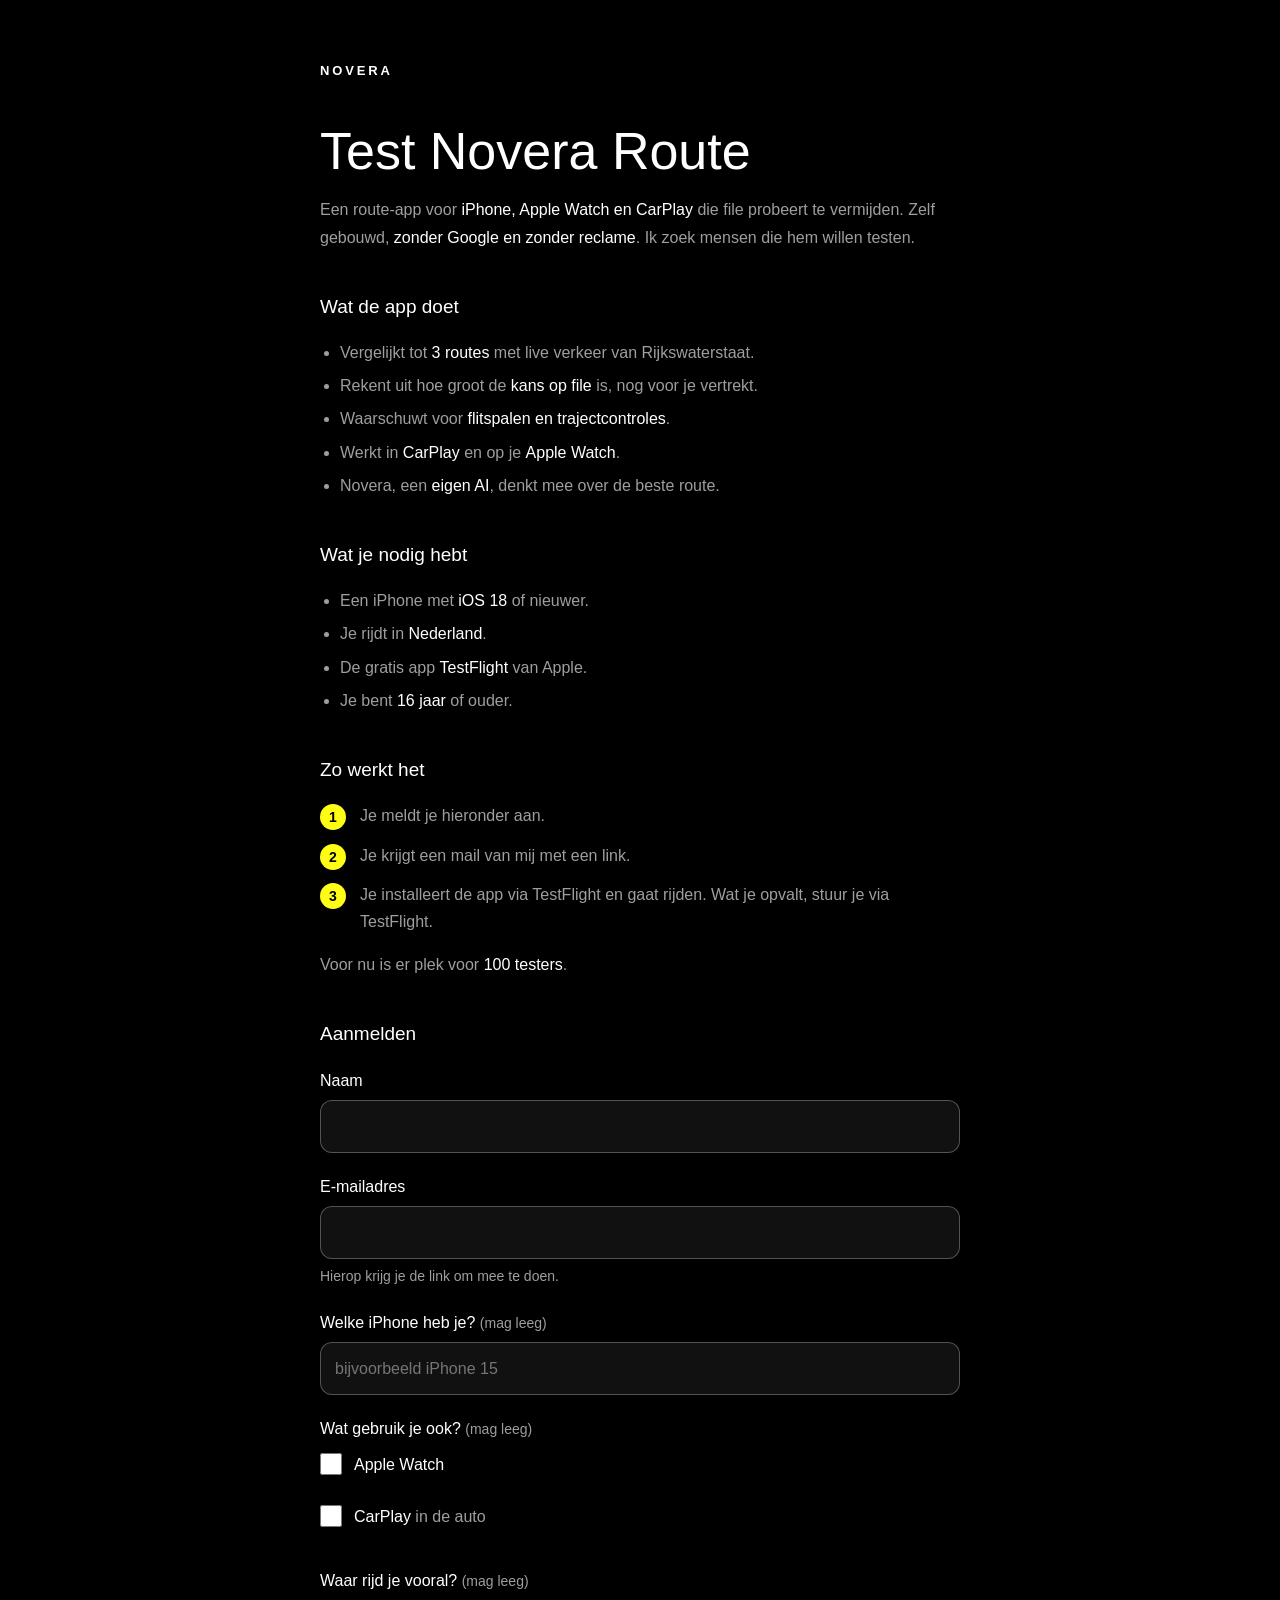
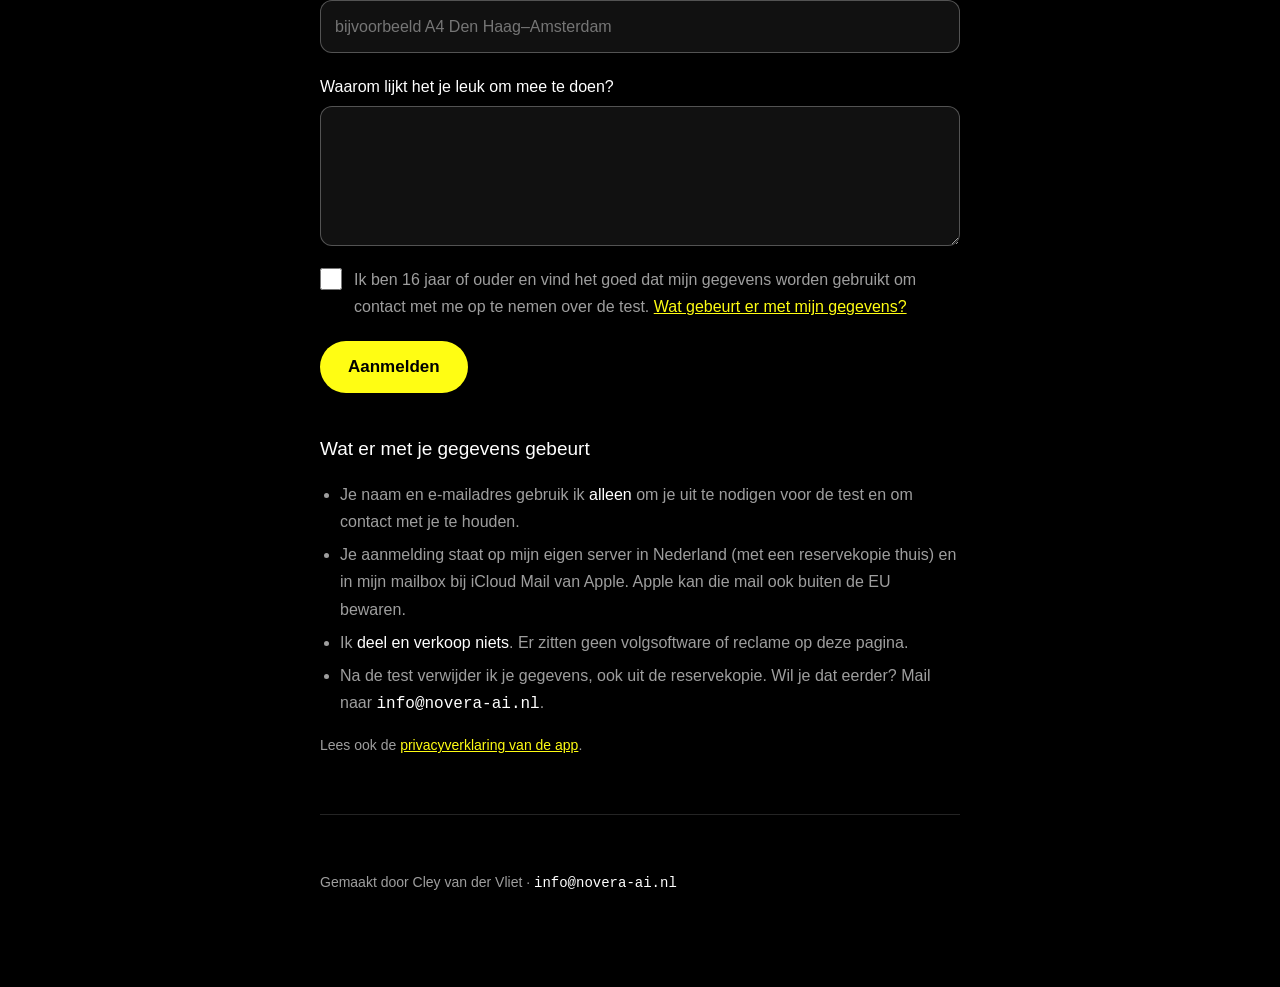
==== testen/index.html @ cd214616 "Route Beta: aanmeldpagina voor testers (/testen) Formulier naar de portier (route.novera-ai.nl/open/" ====
<!doctype html><html lang="nl"><head><meta charset="utf-8">
<meta name="viewport" content="width=device-width,initial-scale=1,viewport-fit=cover">
<title>Test Novera Route</title>
<meta name="description" content="Meld je aan om Novera Route te testen: een route-app voor iPhone, Apple Watch en CarPlay die file probeert te vermijden. Zonder Google, zonder reclame.">
<meta name="theme-color" content="#000000">
<meta property="og:title" content="Test Novera Route">
<meta property="og:description" content="Een zelfgebouwde route-app zonder Google en zonder reclame. Meld je aan als tester.">
<link rel="stylesheet" href="../route/stijl.css">
<style>
/* 8 nov 2026: aanmeldpagina voor de test van Route Beta (Cley, TikTok-oproep). Formulier → portier → NAS → mail naar info@. */
.stappen{counter-reset:stap;list-style:none;padding:0}
.stappen li{counter-increment:stap;position:relative;padding-left:40px;margin:12px 0}
.stappen li::before{content:counter(stap);position:absolute;left:0;top:2px;width:26px;height:26px;border-radius:50%;
  background:var(--geel);color:#000;font-weight:600;font-size:14px;line-height:26px;text-align:center}
form{margin-top:16px;display:flex;flex-direction:column;gap:20px}
.veld{display:flex;flex-direction:column;gap:6px}
label,.legenda{color:var(--ink);font-weight:500}
.hulp{font-size:14px;color:var(--dof)}
input[type=text],input[type=email],textarea{font:inherit;font-weight:400;color:var(--ink);background:#111;border:1px solid rgba(255,255,255,.28);
  border-radius:12px;padding:12px 14px;min-height:48px;width:100%}
textarea{min-height:140px;resize:vertical;line-height:1.5}
input:focus-visible,textarea:focus-visible,button:focus-visible,.vink input:focus-visible{outline:2px solid var(--geel);outline-offset:2px}
fieldset{border:0;padding:0;margin:0;display:flex;flex-direction:column;gap:8px}
.vink{display:flex;align-items:flex-start;gap:12px;color:var(--ink);font-weight:400;min-height:44px;cursor:pointer}
.vink input{width:22px;height:22px;margin:2px 0 0;accent-color:var(--geel);flex:none}
.vink span{color:var(--dof)} .vink strong{font-weight:500}
.weg,form[hidden]{display:none!important}
button{font:600 17px var(--sans);color:#000;background:var(--geel);border:0;border-radius:999px;min-height:52px;padding:0 28px;cursor:pointer;align-self:flex-start}
button[disabled]{opacity:.55;cursor:default}
.melding{border-radius:14px;padding:16px 18px;display:none}
.melding.aan,.melding:target{display:block}
.melding.goed{background:rgba(255,253,19,.10);border:1px solid rgba(255,253,19,.45)}
.melding.goed p{color:var(--ink)}
.melding.fout{background:rgba(255,80,80,.10);border:1px solid rgba(255,90,90,.55)}
.melding.fout p{color:#ffd2d2}
.klein{font-size:14px}
@media (prefers-reduced-motion:no-preference){button{transition:transform .1s}button:active{transform:scale(.98)}}
</style>
</head>
<body>
<main>
<a class="logo" href="/">Novera</a>

<h1>Test Novera Route</h1>
<p>Een route-app voor <strong>iPhone, Apple Watch en CarPlay</strong> die file probeert te vermijden. Zelf gebouwd, <strong>zonder Google en zonder reclame</strong>. Ik zoek mensen die hem willen testen.</p>

<h2>Wat de app doet</h2>
<ul>
<li>Vergelijkt tot <strong>3 routes</strong> met live verkeer van Rijkswaterstaat.</li>
<li>Rekent uit hoe groot de <strong>kans op file</strong> is, nog voor je vertrekt.</li>
<li>Waarschuwt voor <strong>flitspalen en trajectcontroles</strong>.</li>
<li>Werkt in <strong>CarPlay</strong> en op je <strong>Apple Watch</strong>.</li>
<li>Novera, een <strong>eigen AI</strong>, denkt mee over de beste route.</li>
</ul>

<h2>Wat je nodig hebt</h2>
<ul>
<li>Een iPhone met <strong>iOS 18</strong> of nieuwer.</li>
<li>Je rijdt in <strong>Nederland</strong>.</li>
<li>De gratis app <strong>TestFlight</strong> van Apple.</li>
<li>Je bent <strong>16 jaar</strong> of ouder.</li>
</ul>

<h2>Zo werkt het</h2>
<ol class="stappen">
<li>Je meldt je hieronder aan.</li>
<li>Je krijgt een mail van mij met een link.</li>
<li>Je installeert de app via TestFlight en gaat rijden. Wat je opvalt, stuur je via TestFlight.</li>
</ol>
<p>Voor nu is er plek voor <strong>100 testers</strong>.</p>

<h2 id="aanmelden">Aanmelden</h2>

<div id="bedankt" class="melding goed" role="status" tabindex="-1">
<p><strong>Dank je wel!</strong> Je aanmelding is binnen. Je hoort van me via de mail.</p>
</div>
<div id="fout" class="melding fout" role="alert" tabindex="-1">
<p id="fouttekst">Er ging iets mis met je aanmelding. Kijk je gegevens na en probeer het nog eens, of mail naar <span class="mail">info@novera-ai.nl</span>.</p>
</div>

<form id="formulier" action="https://route.novera-ai.nl/open/api/aanmelden" method="post" novalidate>
  <div class="veld">
    <label for="naam">Naam</label>
    <input id="naam" name="naam" type="text" autocomplete="name" maxlength="80" required>
  </div>
  <div class="veld">
    <label for="email">E-mailadres</label>
    <input id="email" name="email" type="email" autocomplete="email" inputmode="email" maxlength="254" required>
    <span class="hulp">Hierop krijg je de link om mee te doen.</span>
  </div>
  <div class="veld">
    <label for="iphone">Welke iPhone heb je? <span class="hulp">(mag leeg)</span></label>
    <input id="iphone" name="iphone" type="text" maxlength="60" placeholder="bijvoorbeeld iPhone 15">
  </div>
  <fieldset>
    <span class="legenda">Wat gebruik je ook? <span class="hulp">(mag leeg)</span></span>
    <label class="vink"><input type="checkbox" name="watch" value="ja"><span><strong>Apple Watch</strong></span></label>
    <label class="vink"><input type="checkbox" name="carplay" value="ja"><span><strong>CarPlay</strong> in de auto</span></label>
  </fieldset>
  <div class="veld">
    <label for="regio">Waar rijd je vooral? <span class="hulp">(mag leeg)</span></label>
    <input id="regio" name="regio" type="text" maxlength="120" placeholder="bijvoorbeeld A4 Den Haag–Amsterdam">
  </div>
  <div class="veld">
    <label for="waarom">Waarom lijkt het je leuk om mee te doen?</label>
    <textarea id="waarom" name="waarom" maxlength="2000" required></textarea>
  </div>
  <div class="weg" hidden aria-hidden="true">
    <label for="hp_q7">Laat dit veld leeg</label>
    <input id="hp_q7" name="hp_q7" type="text" tabindex="-1" autocomplete="off">
  </div>
  <input type="hidden" name="duur" id="duur" value="">
  <label class="vink"><input type="checkbox" name="toestemming" value="ja" required>
    <span>Ik ben 16 jaar of ouder en vind het goed dat mijn gegevens worden gebruikt om contact met me op te nemen over de test. <a href="#privacy">Wat gebeurt er met mijn gegevens?</a></span></label>
  <button type="submit" id="knop">Aanmelden</button>
</form>

<h2 id="privacy">Wat er met je gegevens gebeurt</h2>
<ul>
<li>Je naam en e-mailadres gebruik ik <strong>alleen</strong> om je uit te nodigen voor de test en om contact met je te houden.</li>
<li>Je aanmelding staat op mijn eigen server in Nederland (met een reservekopie thuis) en in mijn mailbox bij iCloud Mail van Apple. Apple kan die mail ook buiten de EU bewaren.</li>
<li>Ik <strong>deel en verkoop niets</strong>. Er zitten geen volgsoftware of reclame op deze pagina.</li>
<li>Na de test verwijder ik je gegevens, ook uit de reservekopie. Wil je dat eerder? Mail naar <span class="mail">info@novera-ai.nl</span>.</li>
</ul>
<p class="klein">Lees ook de <a href="../route/privacy/">privacyverklaring van de app</a>.</p>

<hr>
<p class="klein">Gemaakt door Cley van der Vliet · <span class="mail">info@novera-ai.nl</span></p>
</main>

<script>
(function () {
  var form = document.getElementById("formulier");
  var knop = document.getElementById("knop");
  var bedankt = document.getElementById("bedankt");
  var fout = document.getElementById("fout");
  var fouttekst = document.getElementById("fouttekst");
  var standaardFout = fouttekst.innerHTML;
  var start = Date.now();

  function toon(el, tekst) {
    bedankt.classList.remove("aan"); fout.classList.remove("aan");
    if (el === fout) { fouttekst.textContent = tekst || ""; if (!tekst) fouttekst.innerHTML = standaardFout; }
    el.classList.add("aan");
    el.focus({ preventScroll: true });
    el.scrollIntoView({ behavior: "smooth", block: "center" });
  }

  function controleer() {
    if (!form.naam.value.trim()) return "Vul je naam in.";
    if (!form.email.value.trim() || !form.email.checkValidity()) return "Dit e-mailadres klopt niet. Kijk het nog even na.";
    if (form.waarom.value.trim().length < 10) return "Vertel in een paar woorden waarom je mee wilt doen.";
    if (!form.toestemming.checked) return "Zet het vinkje bij toestemming, anders mag ik je niet mailen.";
    return "";
  }

  form.addEventListener("submit", function (e) {
    e.preventDefault();
    var probleem = controleer();
    if (probleem) { toon(fout, probleem); return; }
    knop.disabled = true; knop.textContent = "Even geduld…";
    document.getElementById("duur").value = String(Date.now() - start);
    fetch(form.action, {
      method: "POST",
      headers: { "Accept": "application/json" },
      body: new URLSearchParams(new FormData(form))
    }).then(function (r) {
      return r.json().catch(function () { return { ok: false }; }).then(function (d) { return { status: r.status, d: d }; });
    }).then(function (x) {
      if (x.d && x.d.ok) {
        form.hidden = true;
        toon(bedankt);
        return;
      }
      toon(fout, (x.d && x.d.fout) || (x.status === 429 ? "Even rustig aan: probeer het over een paar minuten nog eens." : ""));
      knop.disabled = false; knop.textContent = "Aanmelden";
    }).catch(function () {
      toon(fout, "");
      knop.disabled = false; knop.textContent = "Aanmelden";
    });
  });

  // Zonder JavaScript stuurt de server je terug naar #bedankt of #fout; dan het formulier bij bedankt verbergen.
  if (location.hash === "#bedankt") form.hidden = true;
})();
</script>
</body>
</html>
---- route/stijl.css ----
:root{--zwart:#000;--ink:#fff;--dof:rgba(255,255,255,.62);--lijn:rgba(255,255,255,.14);--geel:#fffd13;
  --sans:-apple-system,BlinkMacSystemFont,"Helvetica Neue",Arial,sans-serif}
*{box-sizing:border-box}
html,body{background:var(--zwart);color:var(--ink)}
body{margin:0;font:16px/1.7 var(--sans);font-weight:300;-webkit-font-smoothing:antialiased}
main{max-width:680px;margin:0 auto;padding:56px max(20px,env(safe-area-inset-right)) 80px max(20px,env(safe-area-inset-left))}
.logo{font:600 13px var(--sans);letter-spacing:.22em;text-transform:uppercase;color:var(--ink);text-decoration:none}
h1{font-weight:200;font-size:clamp(34px,8vw,52px);line-height:1.1;margin:40px 0 8px;text-wrap:balance}
h2{font-weight:500;font-size:19px;margin:40px 0 8px}
p,li{color:var(--dof)} strong{color:var(--ink);font-weight:500}
ul{padding-left:20px} li{margin:6px 0}
a{color:var(--geel)} .datum{font-size:14px;color:var(--dof)}
.taal{display:flex;gap:16px;margin-top:28px;font-size:14px}
.taal a{color:var(--dof);text-decoration:none}.taal a.aan{color:var(--ink)}
hr{border:0;border-top:1px solid var(--lijn);margin:56px 0}
.mail{font-family:"SF Mono",Menlo,Consolas,monospace;color:var(--ink);user-select:all}
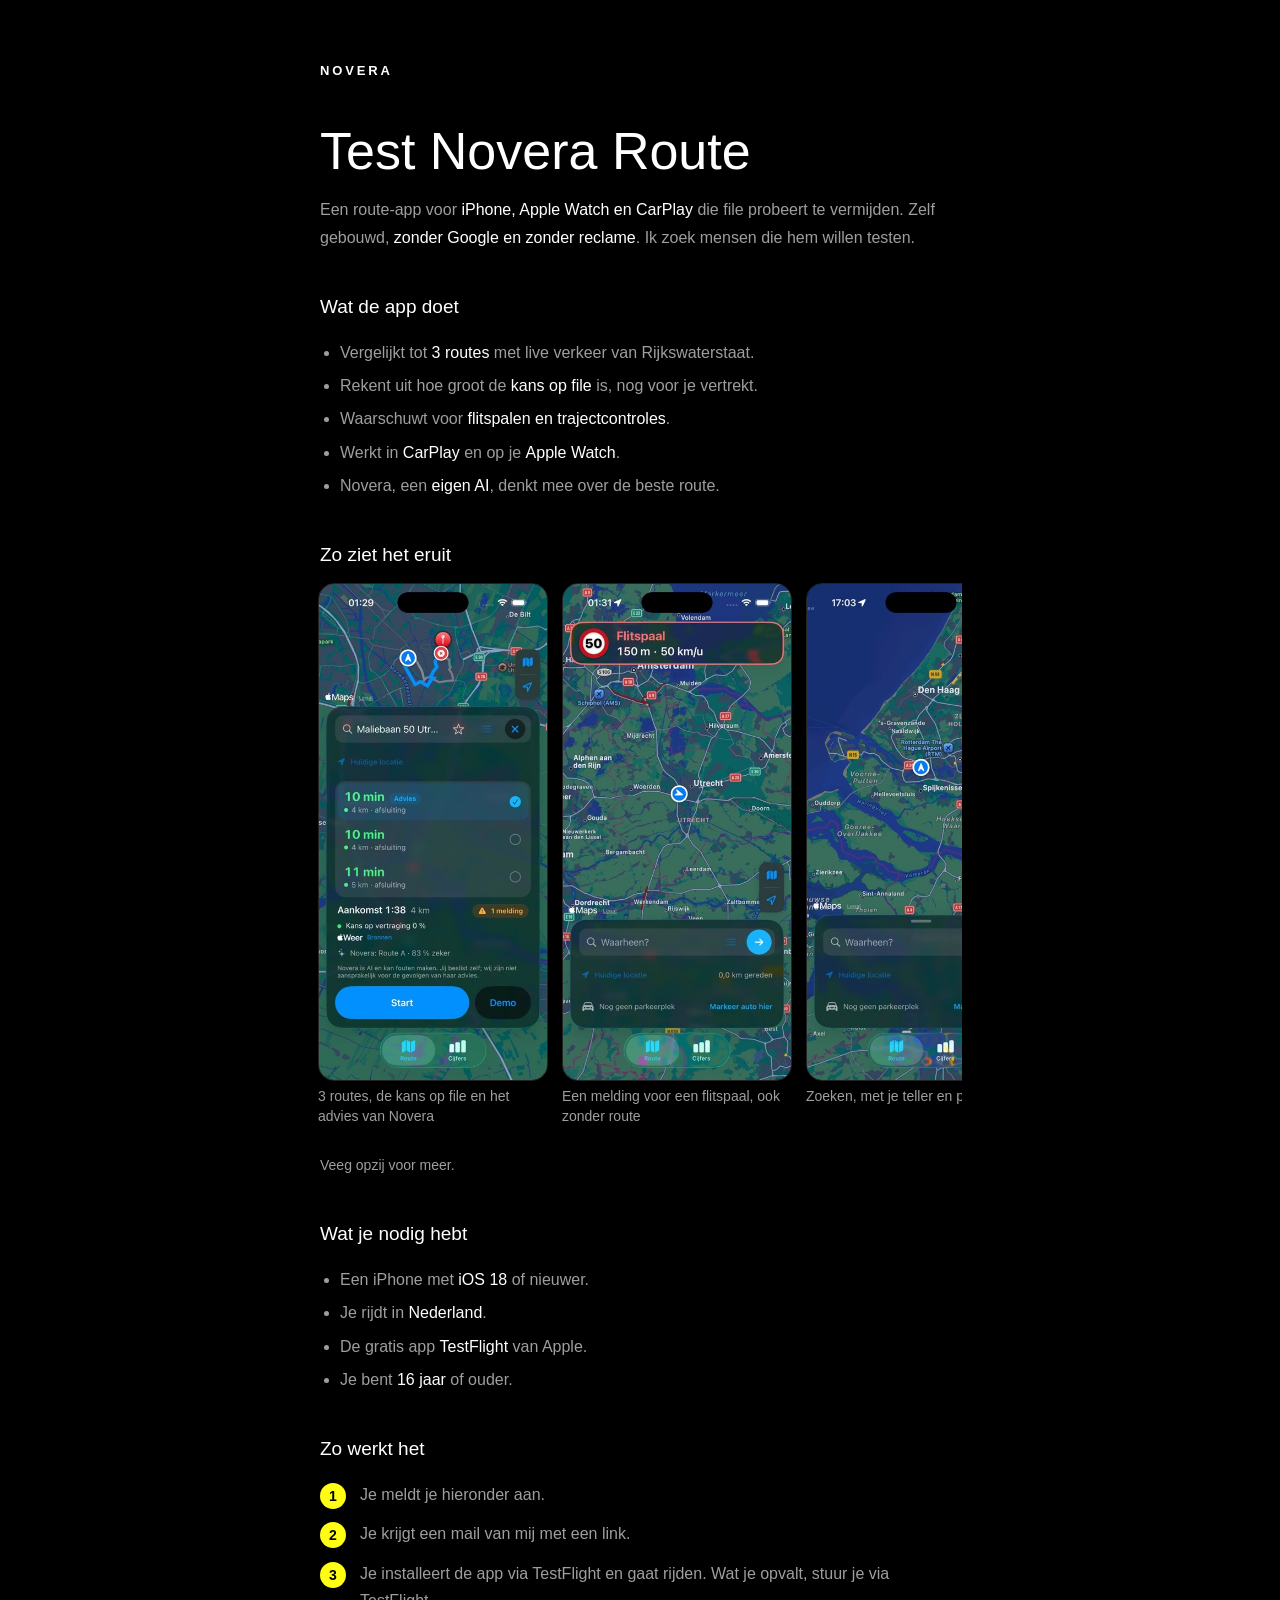
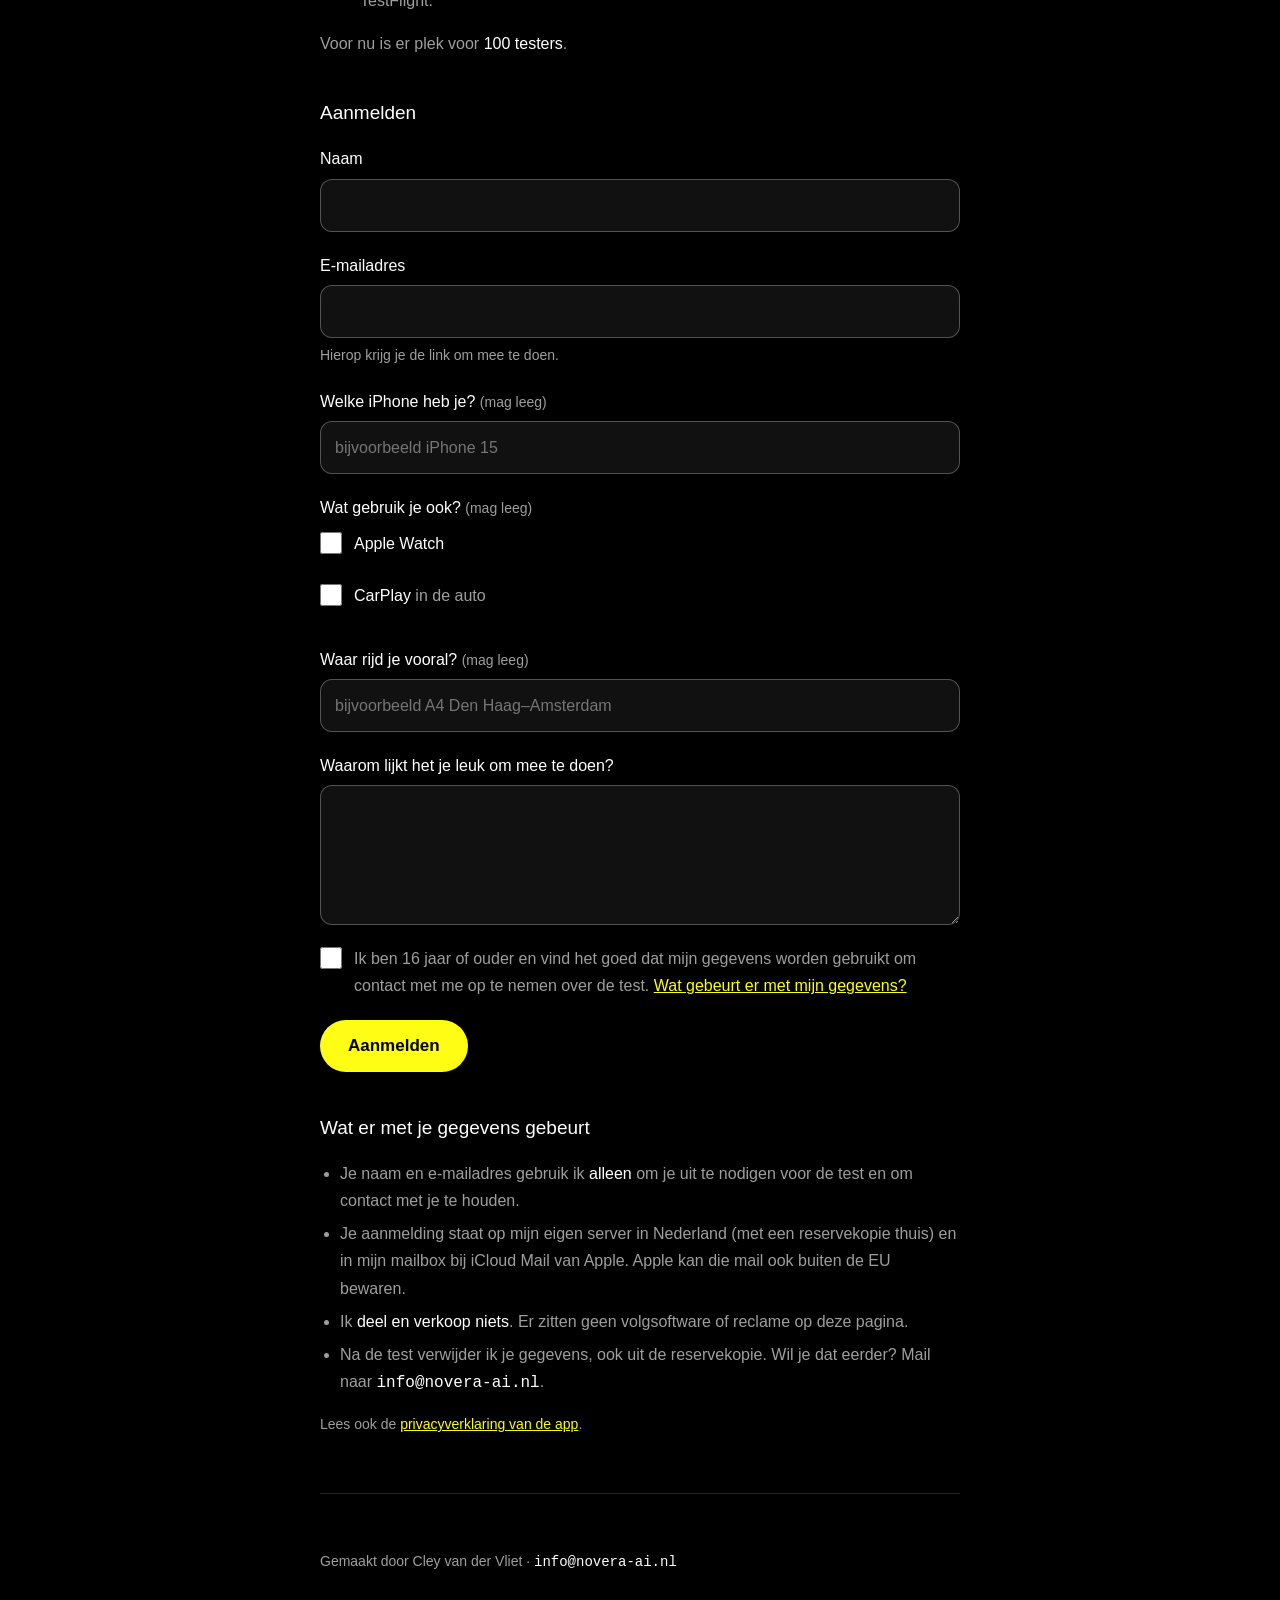
==== commit c4824734: "Testen: schermafbeeldingen op de aanmeldpagina (#fotos) Co-Authored-By: Claude Opus 5.5 <noreply@ant" ====
--- a/testen/index.html
+++ b/testen/index.html
@@ -34,6 +34,11 @@
 .melding.fout{background:rgba(255,80,80,.10);border:1px solid rgba(255,90,90,.55)}
 .melding.fout p{color:#ffd2d2}
 .klein{font-size:14px}
+.fotos{display:flex;gap:14px;overflow-x:auto;scroll-snap-type:x mandatory;padding:4px 2px 14px;margin:0 -2px}
+.fotos figure{margin:0;flex:none;scroll-snap-align:start;width:min(62vw,230px)}
+.fotos figure.breed{width:min(86vw,460px)}
+.fotos img{width:100%;height:auto;border-radius:16px;border:1px solid var(--lijn);display:block}
+.fotos figcaption{font-size:14px;color:var(--dof);margin-top:6px;line-height:1.4}
 @media (prefers-reduced-motion:no-preference){button{transition:transform .1s}button:active{transform:scale(.98)}}
 </style>
 </head>
@@ -52,6 +57,17 @@
 <li>Werkt in <strong>CarPlay</strong> en op je <strong>Apple Watch</strong>.</li>
 <li>Novera, een <strong>eigen AI</strong>, denkt mee over de beste route.</li>
 </ul>
+
+<h2 id="fotos">Zo ziet het eruit</h2>
+<div class="fotos" role="list" aria-label="Schermafbeeldingen van Novera Route">
+  <figure role="listitem"><img src="fotos/2-novera-advies.jpg" width="414" height="900" loading="lazy" alt="Drie routes met de reistijd, de kans op vertraging en het advies van Novera"><figcaption>3 routes, de kans op file en het advies van Novera</figcaption></figure>
+  <figure role="listitem"><img src="fotos/3-flitspaal.jpg" width="414" height="900" loading="lazy" alt="Melding bovenin: flitspaal over 150 meter, 50 km/u"><figcaption>Een melding voor een flitspaal, ook zonder route</figcaption></figure>
+  <figure role="listitem"><img src="fotos/7a-paneel-open.jpg" width="414" height="900" loading="lazy" alt="De kaart met het zoekpaneel open"><figcaption>Zoeken, met je teller en parkeerplek</figcaption></figure>
+  <figure role="listitem"><img src="fotos/7b-paneel-dicht.jpg" width="414" height="900" loading="lazy" alt="De kaart met het zoekpaneel omlaag geveegd, alleen het zoekveld"><figcaption>Veeg het paneel omlaag voor meer kaart</figcaption></figure>
+  <figure role="listitem" class="breed"><img src="fotos/5-carplay-kaart.jpg" width="900" height="337" loading="lazy" alt="CarPlay: de kaart met je snelheid linksonder en een flitspaal op de kaart"><figcaption>CarPlay: je snelheid en flitspalen op de kaart</figcaption></figure>
+  <figure role="listitem" class="breed"><img src="fotos/6-carplay-traject.jpg" width="900" height="337" loading="lazy" alt="CarPlay: melding van een trajectcontrole met je gemiddelde snelheid"><figcaption>CarPlay: je gemiddelde snelheid bij een trajectcontrole</figcaption></figure>
+</div>
+<p class="klein">Veeg opzij voor meer.</p>
 
 <h2>Wat je nodig hebt</h2>
 <ul>
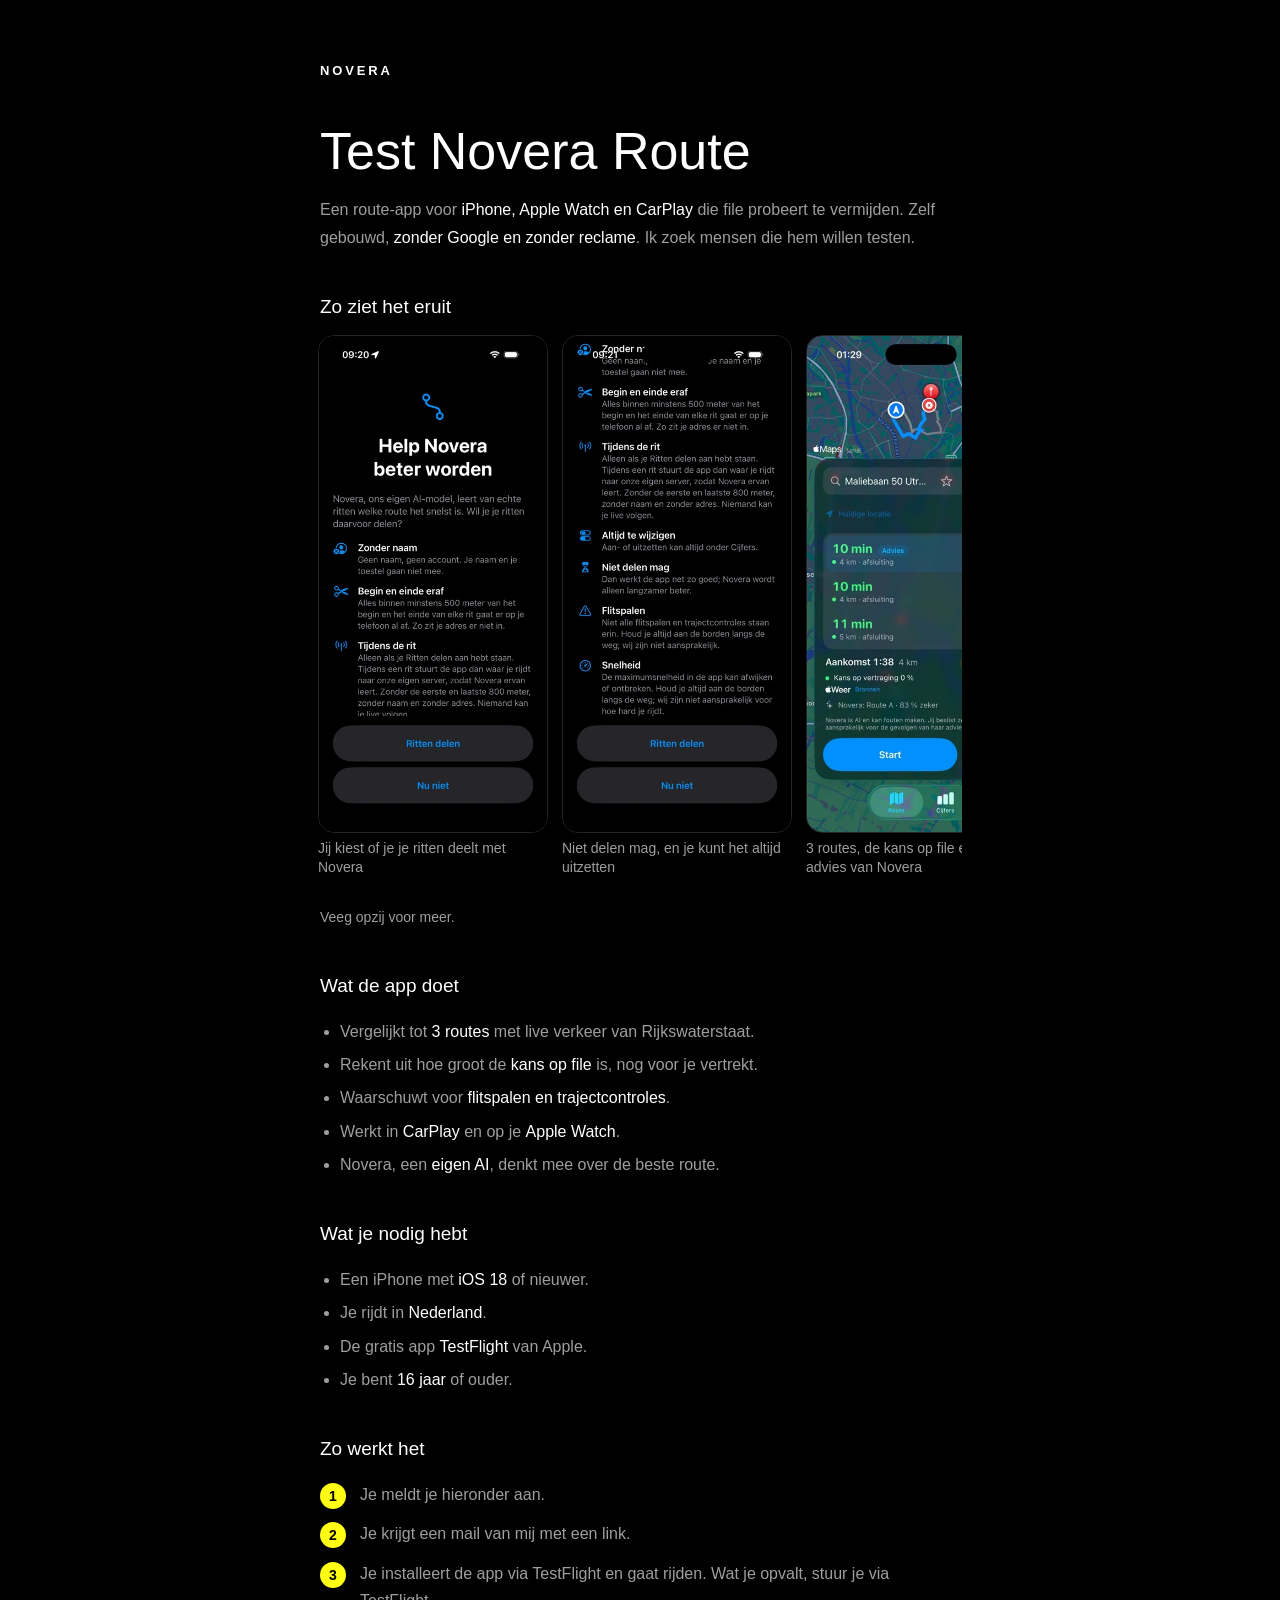
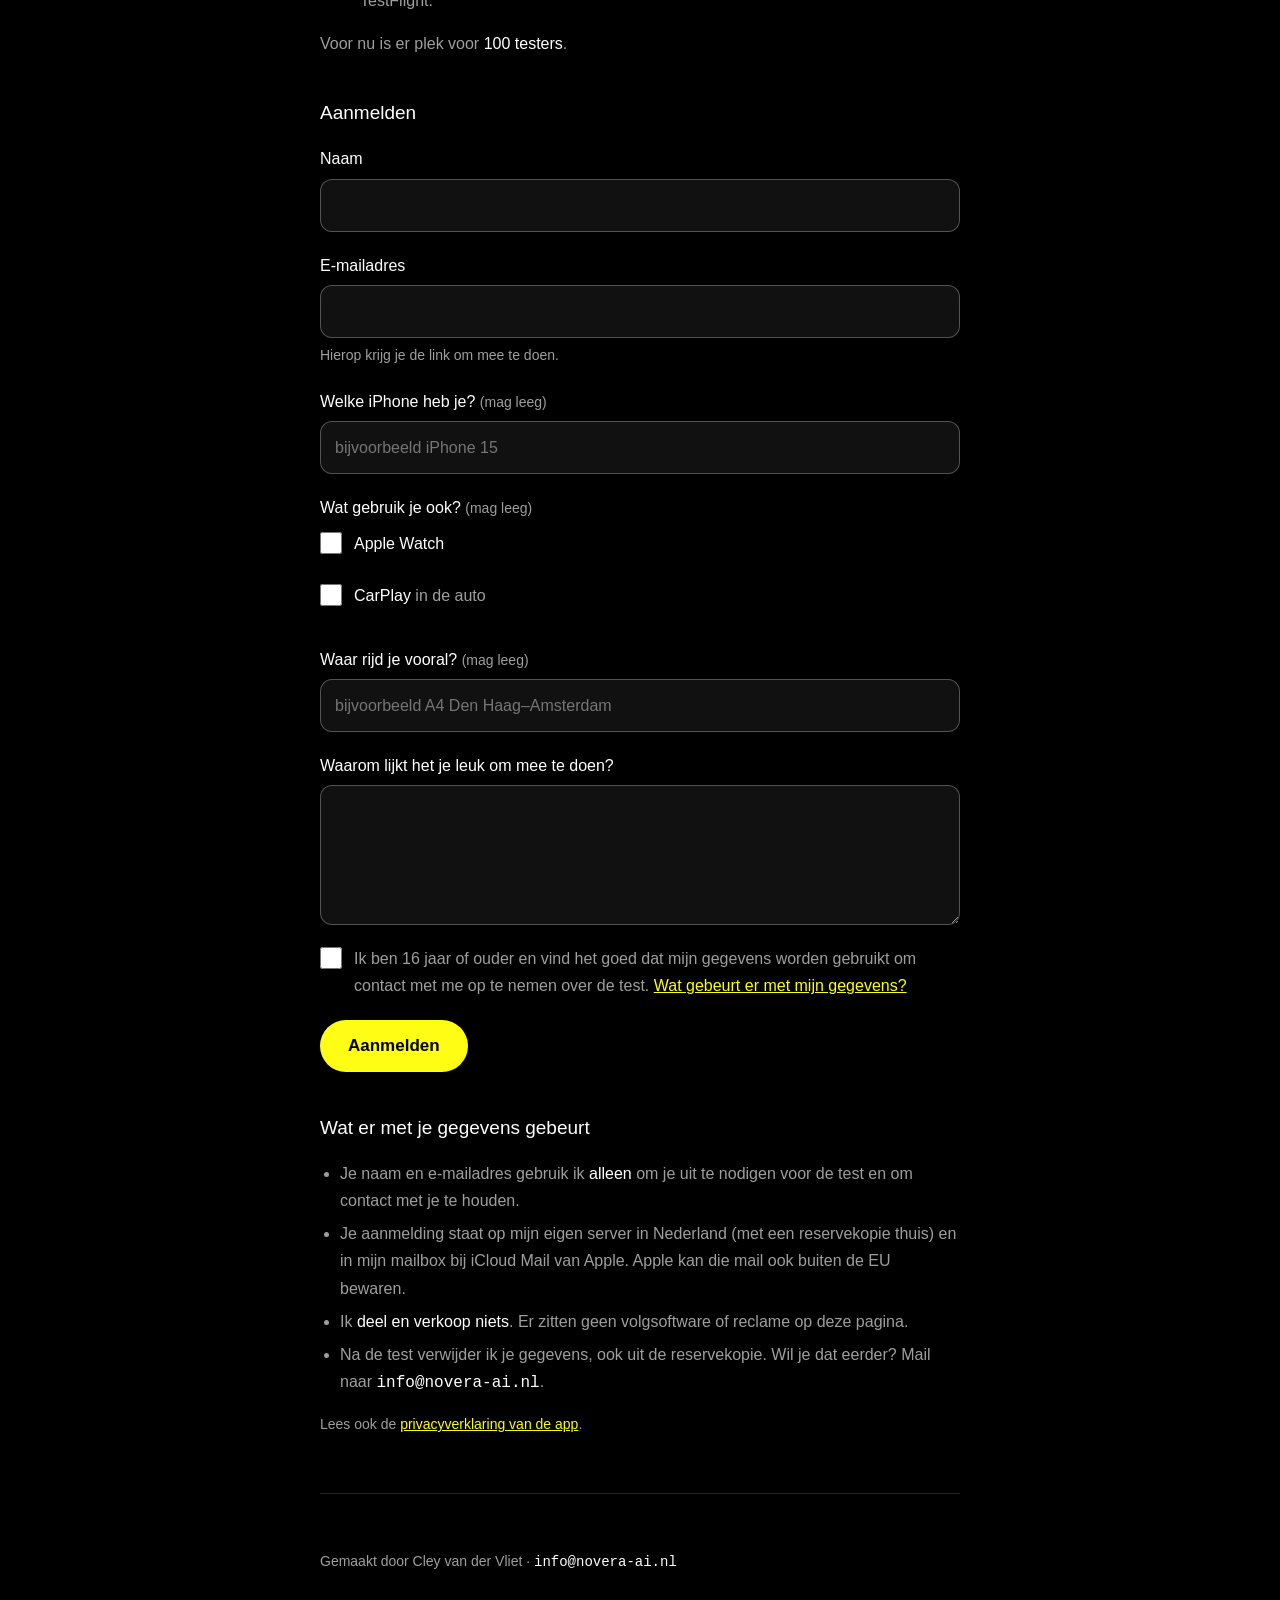
==== commit e25cfbd6: "Testen: foto's van Ritten delen als eerste, fotoblok direct onder de titel - Nieuw: fotos/1a-ritten-" ====
--- a/testen/index.html
+++ b/testen/index.html
@@ -49,6 +49,19 @@
 <h1>Test Novera Route</h1>
 <p>Een route-app voor <strong>iPhone, Apple Watch en CarPlay</strong> die file probeert te vermijden. Zelf gebouwd, <strong>zonder Google en zonder reclame</strong>. Ik zoek mensen die hem willen testen.</p>
 
+<h2 id="fotos">Zo ziet het eruit</h2>
+<div class="fotos" role="list" aria-label="Schermafbeeldingen van Novera Route">
+  <figure role="listitem"><img src="fotos/1a-ritten-delen.jpg" width="414" height="900" alt="Scherm Help Novera beter worden: de vraag of je je ritten wilt delen, zonder naam en met het begin en einde eraf"><figcaption>Jij kiest of je je ritten deelt met Novera</figcaption></figure>
+  <figure role="listitem"><img src="fotos/1b-ritten-delen-meer.jpg" width="414" height="900" alt="Meer uitleg bij ritten delen: altijd te wijzigen, niet delen mag, en een waarschuwing over flitspalen en snelheid"><figcaption>Niet delen mag, en je kunt het altijd uitzetten</figcaption></figure>
+  <figure role="listitem"><img src="fotos/2-novera-advies.jpg" width="414" height="900" loading="lazy" alt="Drie routes met de reistijd, de kans op vertraging en het advies van Novera"><figcaption>3 routes, de kans op file en het advies van Novera</figcaption></figure>
+  <figure role="listitem"><img src="fotos/3-flitspaal.jpg" width="414" height="900" loading="lazy" alt="Melding bovenin: flitspaal over 150 meter, 50 km/u"><figcaption>Een melding voor een flitspaal, ook zonder route</figcaption></figure>
+  <figure role="listitem"><img src="fotos/7a-paneel-open.jpg" width="414" height="900" loading="lazy" alt="De kaart met het zoekpaneel open"><figcaption>Zoeken, met je teller en parkeerplek</figcaption></figure>
+  <figure role="listitem"><img src="fotos/7b-paneel-dicht.jpg" width="414" height="900" loading="lazy" alt="De kaart met het zoekpaneel omlaag geveegd, alleen het zoekveld"><figcaption>Veeg het paneel omlaag voor meer kaart</figcaption></figure>
+  <figure role="listitem" class="breed"><img src="fotos/5-carplay-kaart.jpg" width="900" height="337" loading="lazy" alt="CarPlay: de kaart met je snelheid linksonder en een flitspaal op de kaart"><figcaption>CarPlay: je snelheid en flitspalen op de kaart</figcaption></figure>
+  <figure role="listitem" class="breed"><img src="fotos/6-carplay-traject.jpg" width="900" height="337" loading="lazy" alt="CarPlay: melding van een trajectcontrole met je gemiddelde snelheid"><figcaption>CarPlay: je gemiddelde snelheid bij een trajectcontrole</figcaption></figure>
+</div>
+<p class="klein">Veeg opzij voor meer.</p>
+
 <h2>Wat de app doet</h2>
 <ul>
 <li>Vergelijkt tot <strong>3 routes</strong> met live verkeer van Rijkswaterstaat.</li>
@@ -57,17 +70,6 @@
 <li>Werkt in <strong>CarPlay</strong> en op je <strong>Apple Watch</strong>.</li>
 <li>Novera, een <strong>eigen AI</strong>, denkt mee over de beste route.</li>
 </ul>
-
-<h2 id="fotos">Zo ziet het eruit</h2>
-<div class="fotos" role="list" aria-label="Schermafbeeldingen van Novera Route">
-  <figure role="listitem"><img src="fotos/2-novera-advies.jpg" width="414" height="900" loading="lazy" alt="Drie routes met de reistijd, de kans op vertraging en het advies van Novera"><figcaption>3 routes, de kans op file en het advies van Novera</figcaption></figure>
-  <figure role="listitem"><img src="fotos/3-flitspaal.jpg" width="414" height="900" loading="lazy" alt="Melding bovenin: flitspaal over 150 meter, 50 km/u"><figcaption>Een melding voor een flitspaal, ook zonder route</figcaption></figure>
-  <figure role="listitem"><img src="fotos/7a-paneel-open.jpg" width="414" height="900" loading="lazy" alt="De kaart met het zoekpaneel open"><figcaption>Zoeken, met je teller en parkeerplek</figcaption></figure>
-  <figure role="listitem"><img src="fotos/7b-paneel-dicht.jpg" width="414" height="900" loading="lazy" alt="De kaart met het zoekpaneel omlaag geveegd, alleen het zoekveld"><figcaption>Veeg het paneel omlaag voor meer kaart</figcaption></figure>
-  <figure role="listitem" class="breed"><img src="fotos/5-carplay-kaart.jpg" width="900" height="337" loading="lazy" alt="CarPlay: de kaart met je snelheid linksonder en een flitspaal op de kaart"><figcaption>CarPlay: je snelheid en flitspalen op de kaart</figcaption></figure>
-  <figure role="listitem" class="breed"><img src="fotos/6-carplay-traject.jpg" width="900" height="337" loading="lazy" alt="CarPlay: melding van een trajectcontrole met je gemiddelde snelheid"><figcaption>CarPlay: je gemiddelde snelheid bij een trajectcontrole</figcaption></figure>
-</div>
-<p class="klein">Veeg opzij voor meer.</p>
 
 <h2>Wat je nodig hebt</h2>
 <ul>
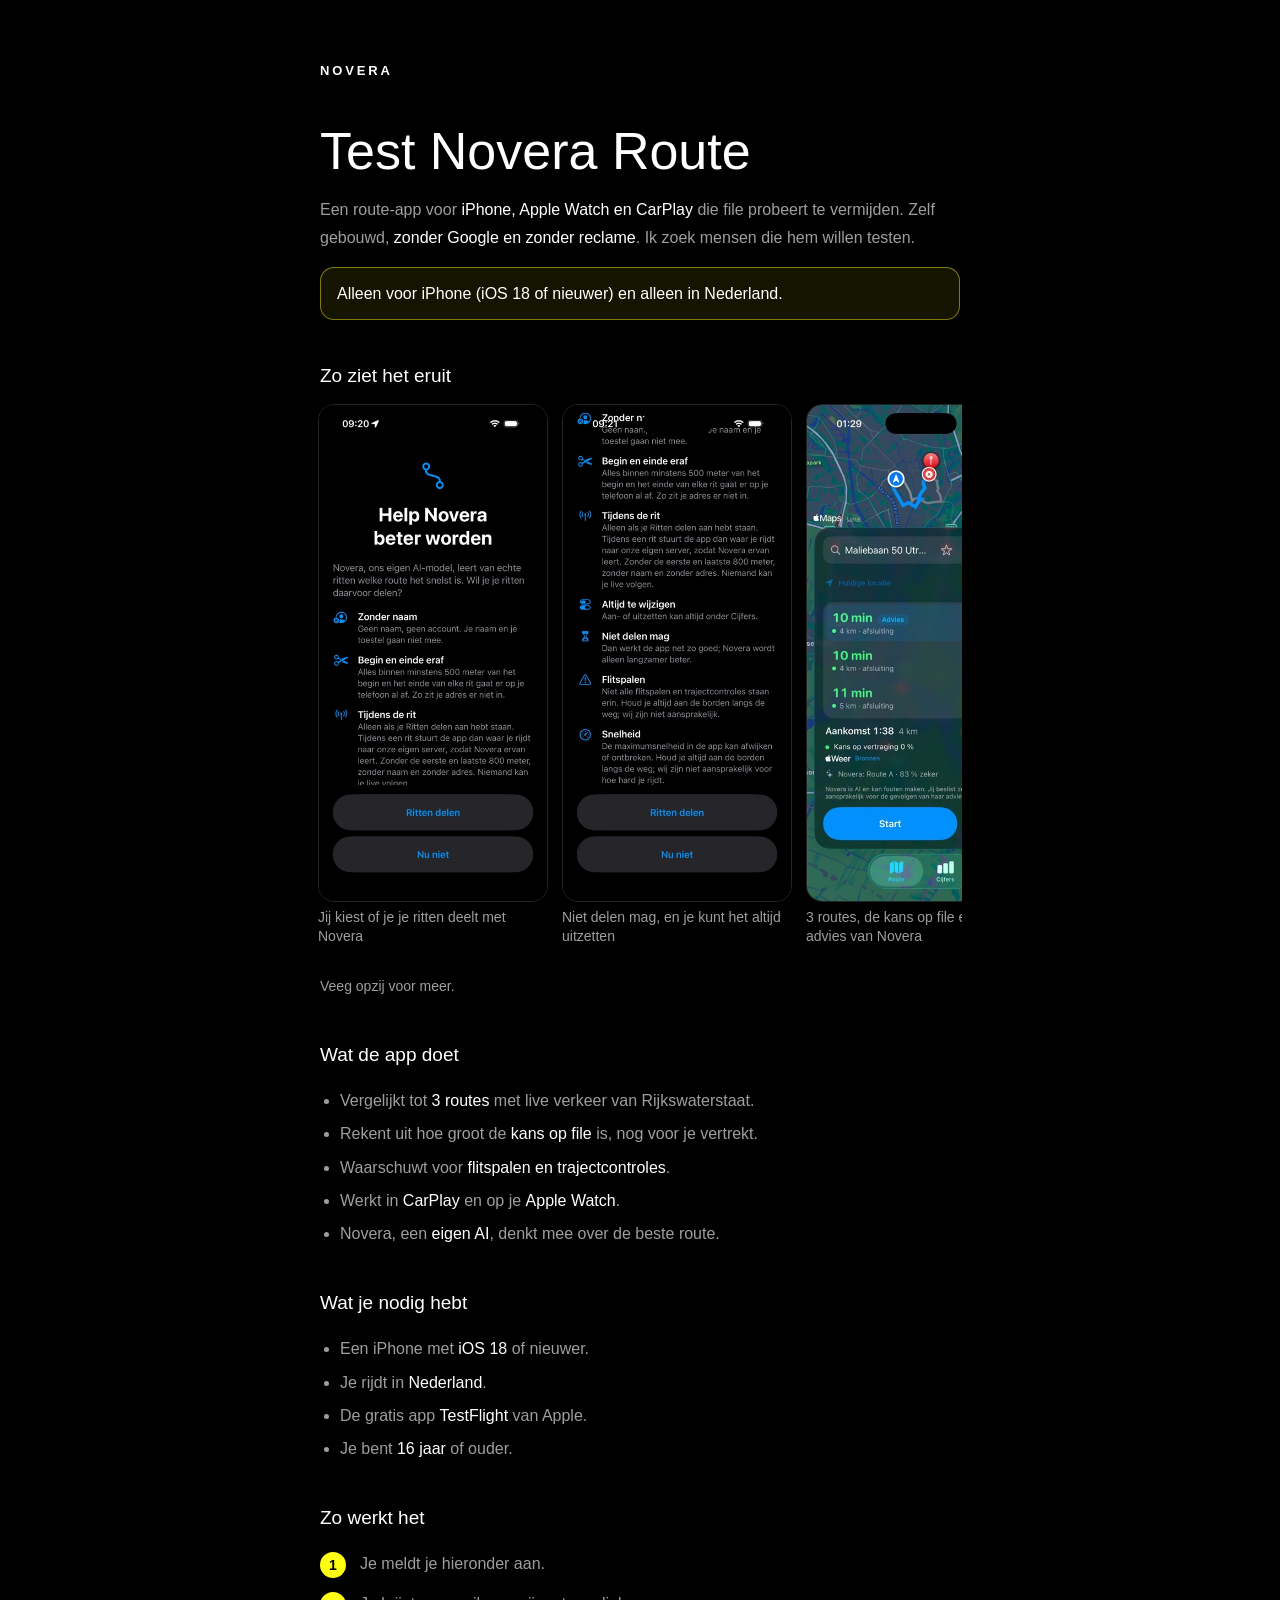
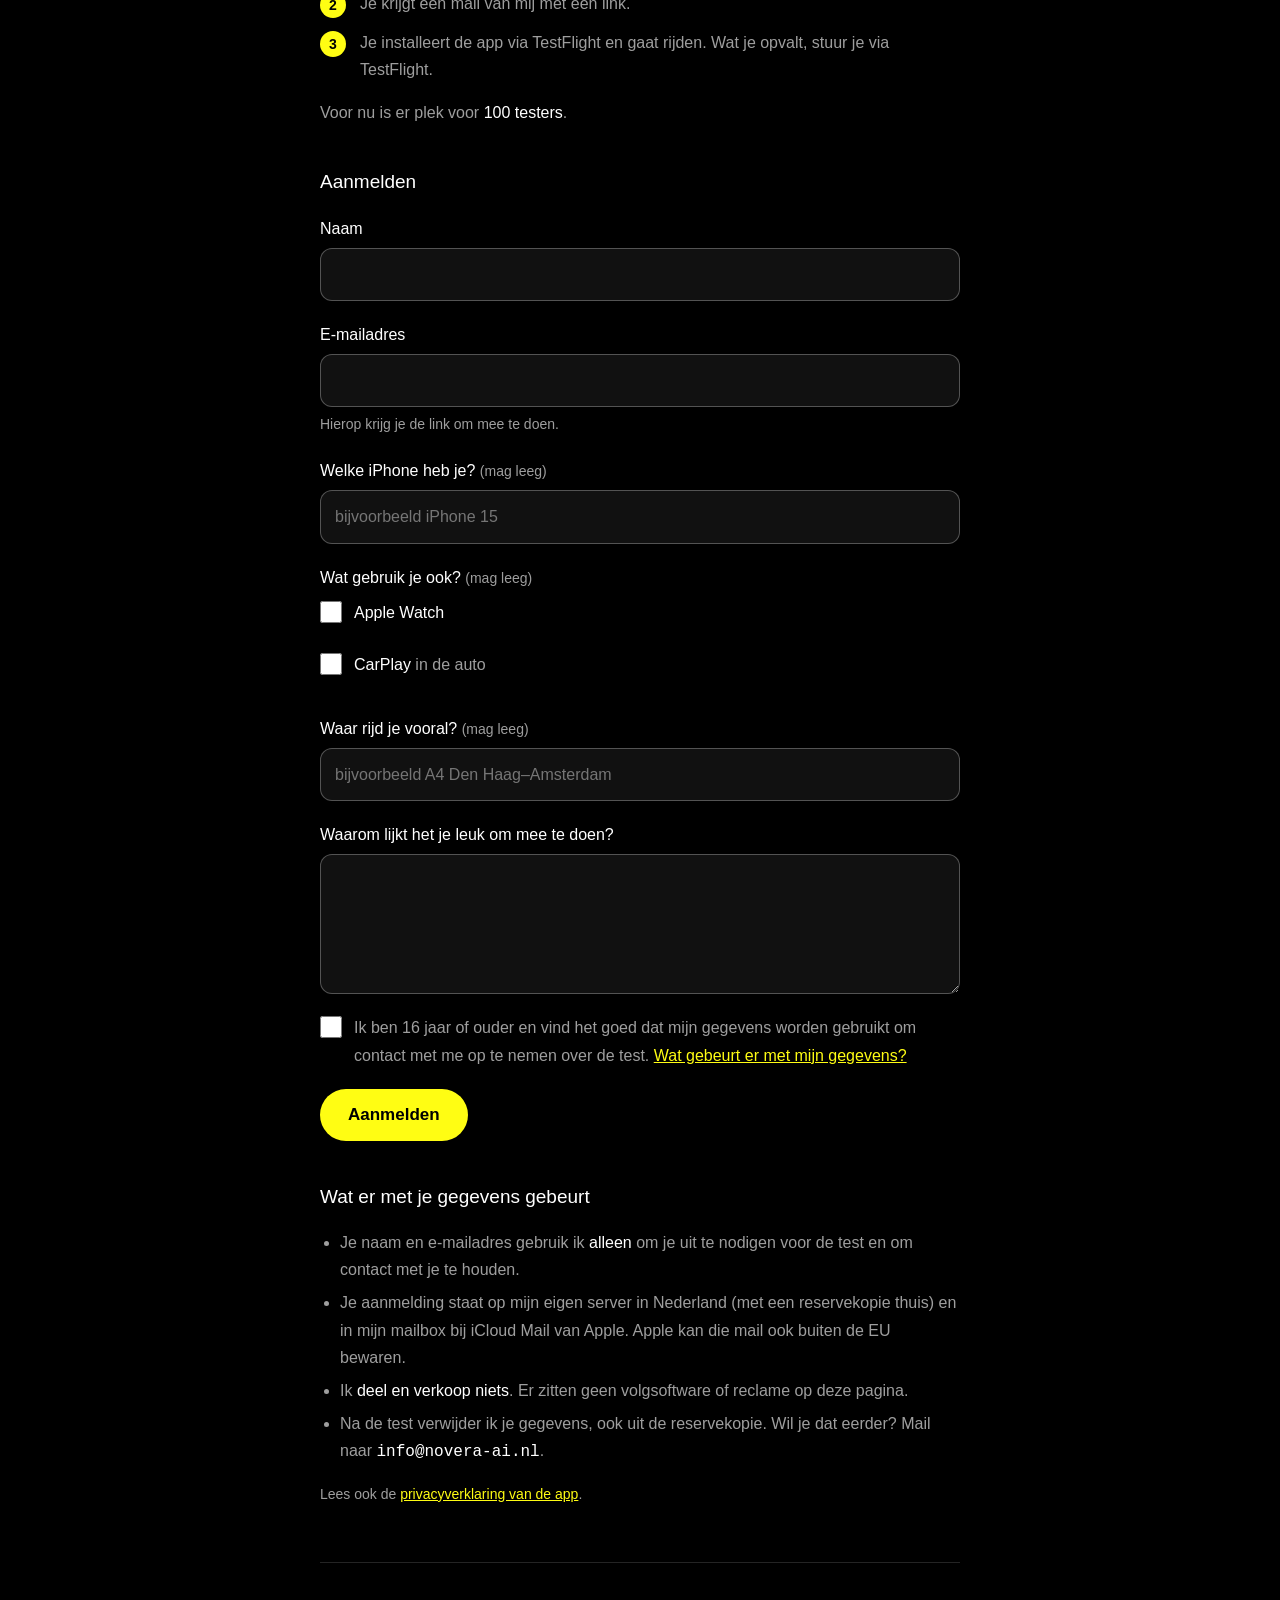
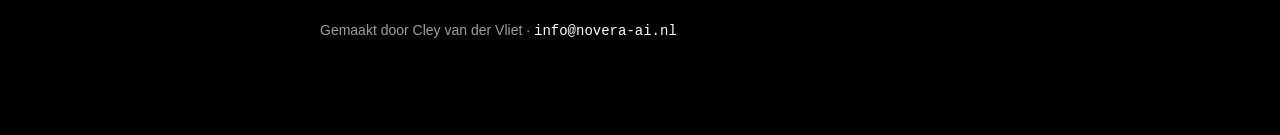
==== commit a439a50f: "Testen: "Alleen voor iPhone (iOS 18 of nieuwer) en alleen in Nederland" bovenaan Gele regel direct o" ====
--- a/testen/index.html
+++ b/testen/index.html
@@ -1,7 +1,7 @@
 <!doctype html><html lang="nl"><head><meta charset="utf-8">
 <meta name="viewport" content="width=device-width,initial-scale=1,viewport-fit=cover">
 <title>Test Novera Route</title>
-<meta name="description" content="Meld je aan om Novera Route te testen: een route-app voor iPhone, Apple Watch en CarPlay die file probeert te vermijden. Zonder Google, zonder reclame.">
+<meta name="description" content="Meld je aan om Novera Route te testen: een route-app voor iPhone, Apple Watch en CarPlay die file probeert te vermijden. Zonder Google, zonder reclame. Alleen voor iPhone, in Nederland.">
 <meta name="theme-color" content="#000000">
 <meta property="og:title" content="Test Novera Route">
 <meta property="og:description" content="Een zelfgebouwde route-app zonder Google en zonder reclame. Meld je aan als tester.">
@@ -34,6 +34,7 @@
 .melding.fout{background:rgba(255,80,80,.10);border:1px solid rgba(255,90,90,.55)}
 .melding.fout p{color:#ffd2d2}
 .klein{font-size:14px}
+.let-op{border:1px solid rgba(255,253,19,.45);background:rgba(255,253,19,.08);border-radius:14px;padding:12px 16px;color:var(--ink)}
 .fotos{display:flex;gap:14px;overflow-x:auto;scroll-snap-type:x mandatory;padding:4px 2px 14px;margin:0 -2px}
 .fotos figure{margin:0;flex:none;scroll-snap-align:start;width:min(62vw,230px)}
 .fotos figure.breed{width:min(86vw,460px)}
@@ -48,6 +49,7 @@
 
 <h1>Test Novera Route</h1>
 <p>Een route-app voor <strong>iPhone, Apple Watch en CarPlay</strong> die file probeert te vermijden. Zelf gebouwd, <strong>zonder Google en zonder reclame</strong>. Ik zoek mensen die hem willen testen.</p>
+<p class="let-op">Alleen voor <strong>iPhone</strong> (iOS 18 of nieuwer) en alleen in <strong>Nederland</strong>.</p>
 
 <h2 id="fotos">Zo ziet het eruit</h2>
 <div class="fotos" role="list" aria-label="Schermafbeeldingen van Novera Route">
